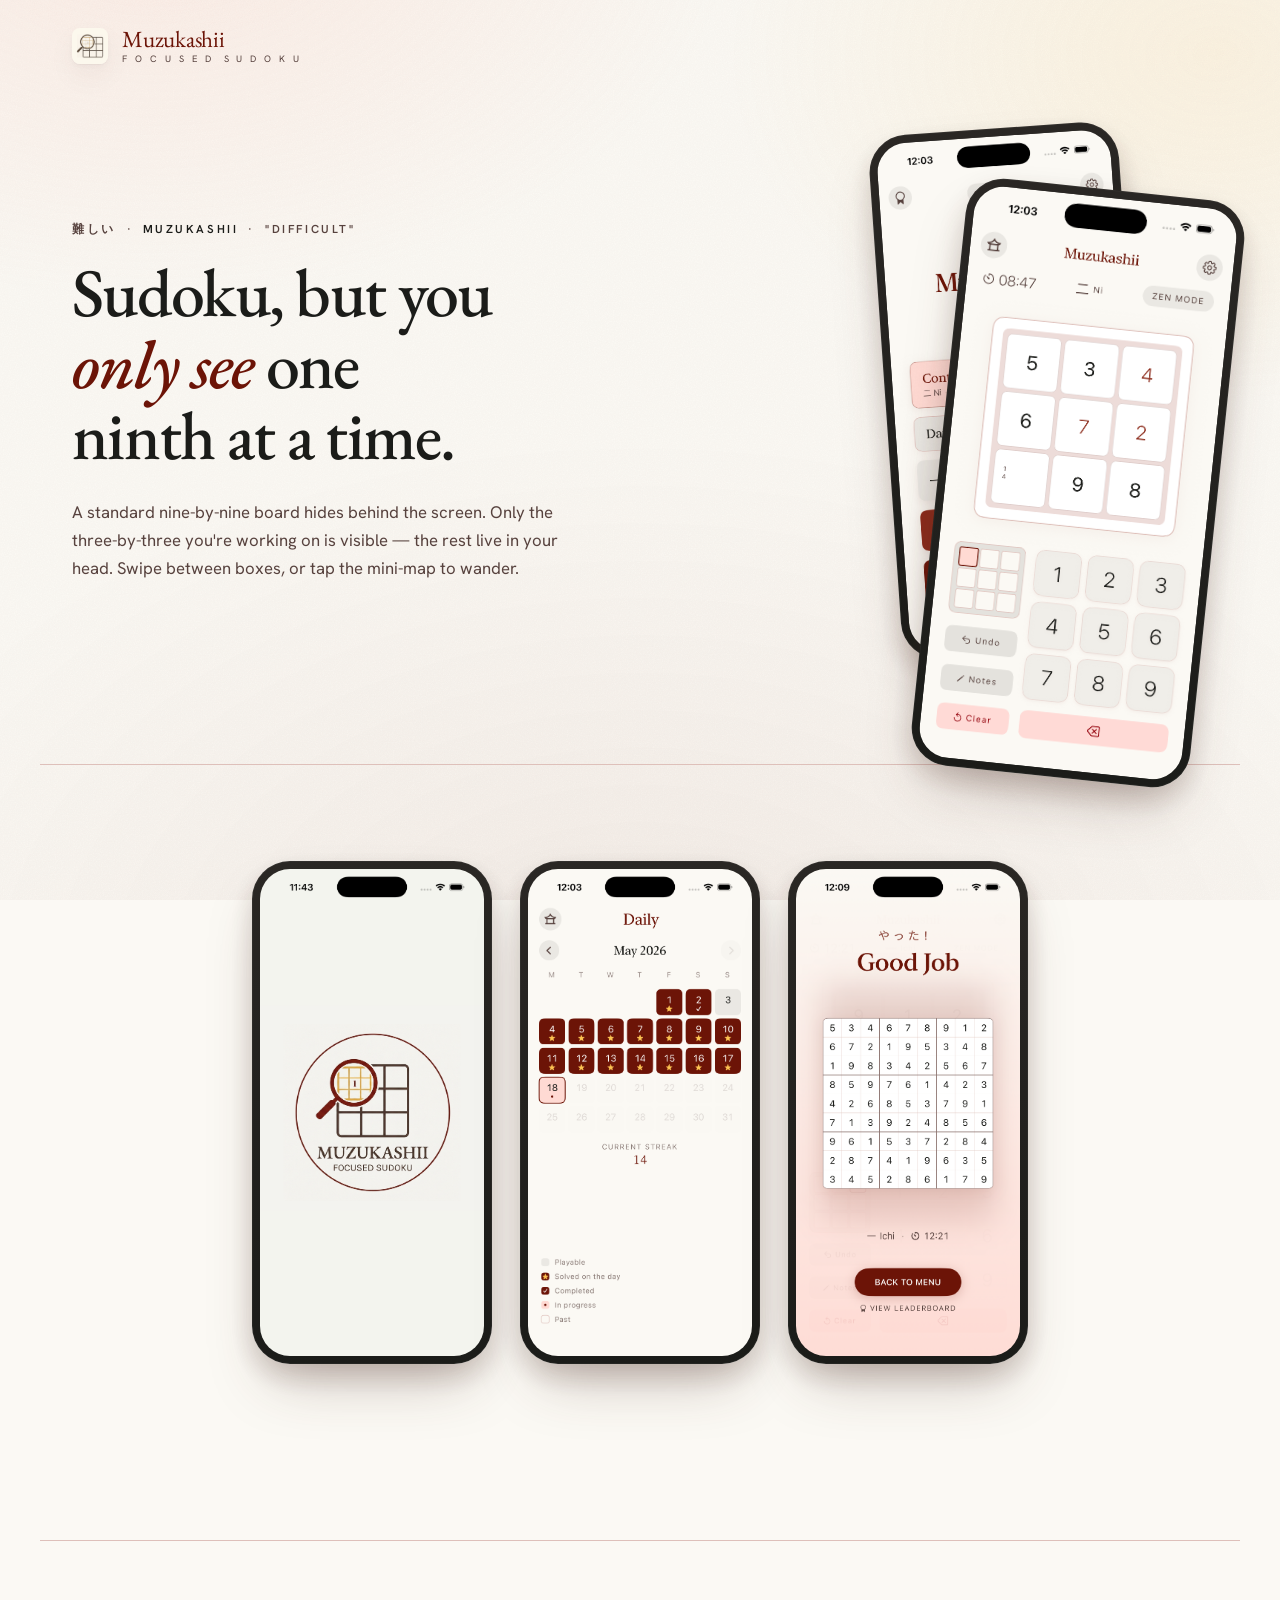
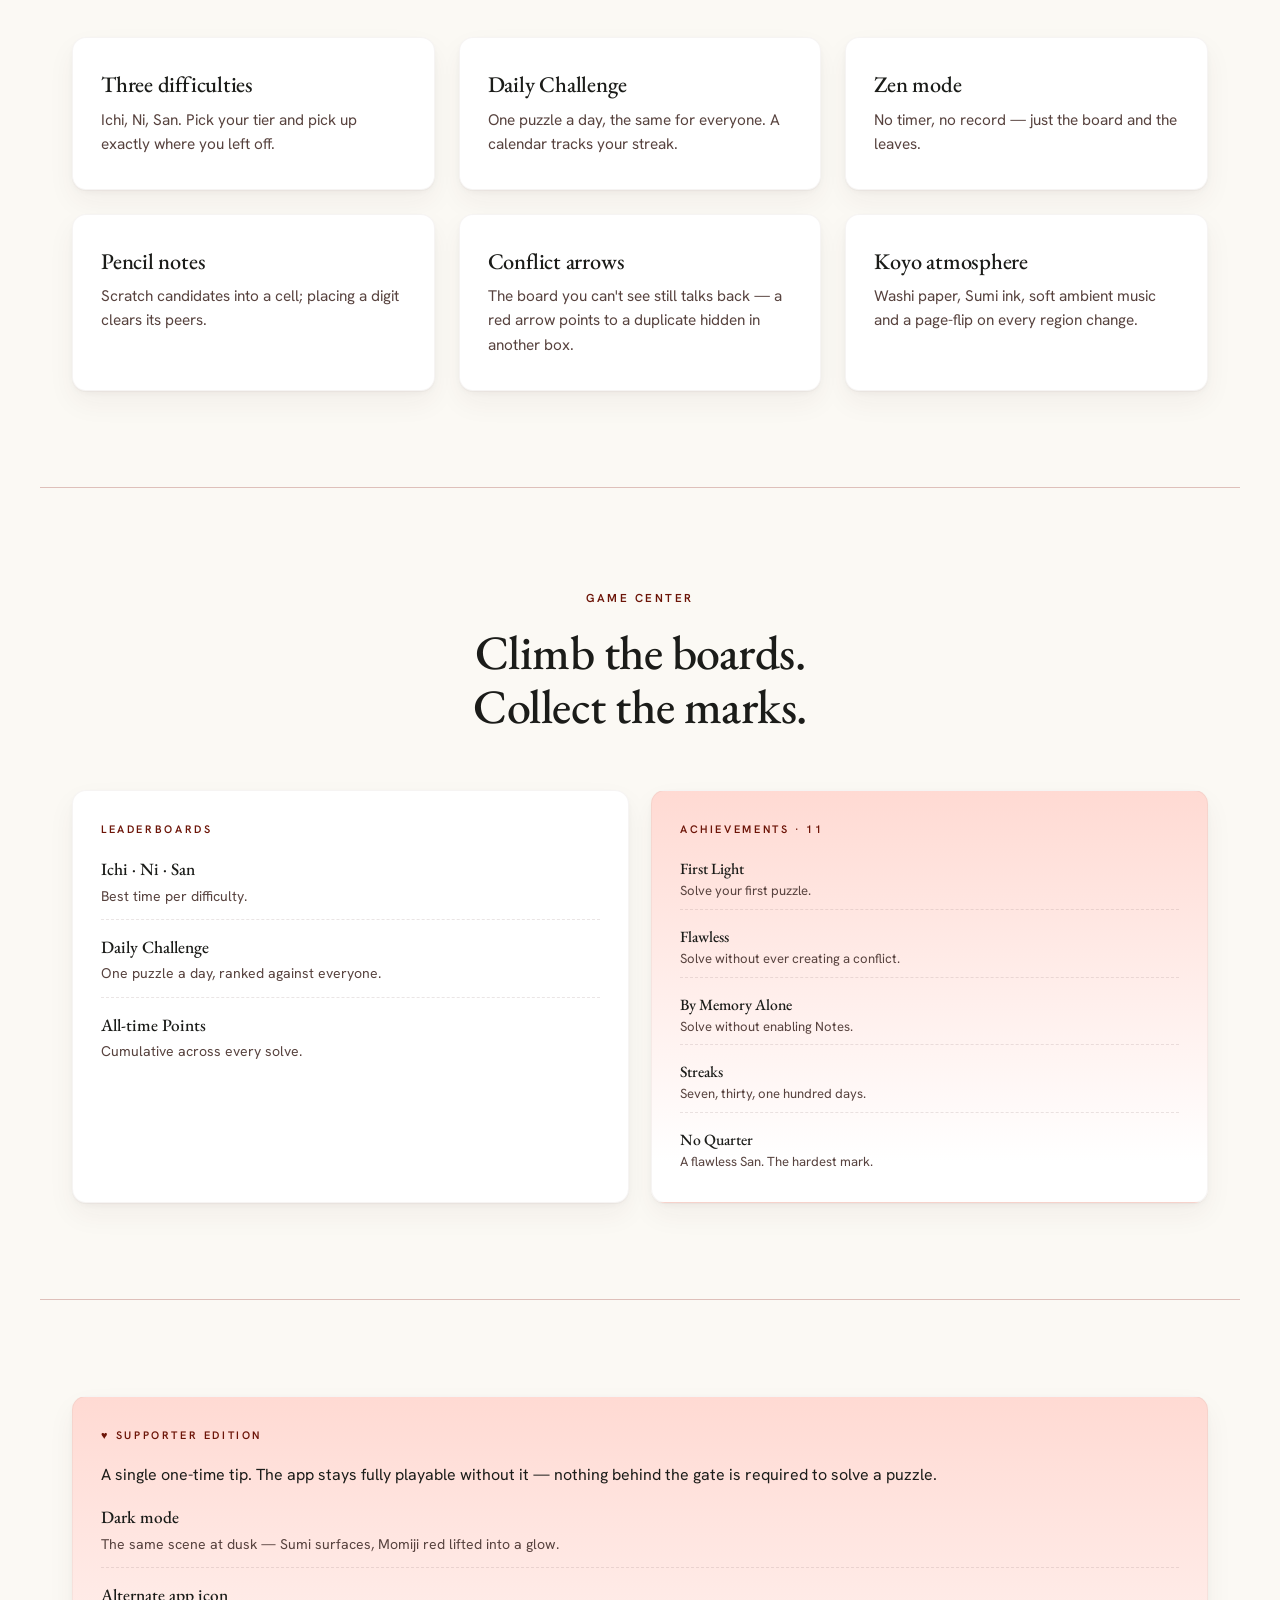
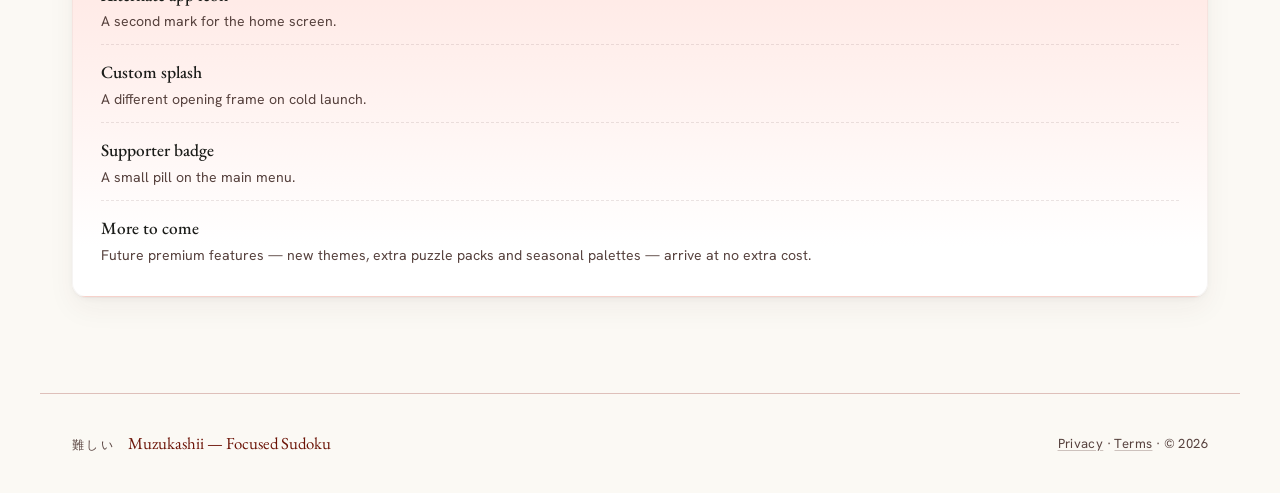
==== index.html @ ce1c4385 "Initial Muzukashii landing site Compact GitHub Pages landing for the Muzukashii iOS Sudoku app — her" ====
<!doctype html>
<html lang="en">
<head>
  <meta charset="utf-8" />
  <meta name="viewport" content="width=device-width, initial-scale=1, viewport-fit=cover" />
  <title>Muzukashii — Focused Sudoku</title>
  <meta name="description" content="A minimalist Sudoku where only one ninth of the board is visible at a time." />
  <meta name="theme-color" content="#6c1407" />
  <meta property="og:title" content="Muzukashii — Focused Sudoku" />
  <meta property="og:description" content="A minimalist Sudoku where only one ninth of the board is visible at a time." />
  <meta property="og:image" content="assets/screen-menu.png" />
  <meta property="og:type" content="website" />
  <meta name="twitter:card" content="summary_large_image" />
  <link rel="icon" type="image/png" href="assets/icon.png" />
  <link rel="apple-touch-icon" href="assets/icon.png" />
  <link rel="preconnect" href="https://fonts.googleapis.com" />
  <link rel="preconnect" href="https://fonts.gstatic.com" crossorigin />
  <link href="https://fonts.googleapis.com/css2?family=EB+Garamond:ital,wght@0,500;0,600;1,500&family=Hanken+Grotesk:wght@400;500;600;700&display=swap" rel="stylesheet" />
  <link rel="stylesheet" href="styles.css" />
</head>
<body>
  <div class="washi" aria-hidden="true"></div>

  <header class="site-nav" role="banner">
    <a class="brand" href="#top" aria-label="Muzukashii — home">
      <span class="brand-mark" aria-hidden="true">
        <img src="assets/icon.png" alt="" />
      </span>
      <span class="brand-text">
        <span class="brand-text__name">Muzukashii</span>
        <span class="brand-text__sub">F O C U S E D &nbsp;S U D O K U</span>
      </span>
    </a>
  </header>

  <main id="top">

    <section class="hero" aria-labelledby="hero-title">
      <div class="hero__copy">
        <p class="eyebrow">難しい &nbsp;·&nbsp; <span>Muzukashii</span> &nbsp;·&nbsp; "difficult"</p>
        <h1 id="hero-title" class="display">
          Sudoku, but you<br/>
          <em>only see</em> one<br/>
          ninth at a time.
        </h1>
        <p class="lede">
          A standard nine-by-nine board hides behind the screen. Only the
          three-by-three you're working on is visible — the rest live in
          your head. Swipe between boxes, or tap the mini-map to wander.
        </p>
      </div>

      <div class="hero__art" aria-hidden="true">
        <div class="phone phone--menu">
          <img src="assets/screen-menu.png" alt="" loading="eager" />
        </div>
        <div class="phone phone--game">
          <img src="assets/screen-game.png" alt="" loading="lazy" />
        </div>
      </div>
    </section>

    <section id="screens" class="screens" aria-labelledby="screens-title">
      <div class="screens__row screens__row--quad">
        <figure class="phone phone--lg">
          <img src="assets/screen-splash.png" alt="Splash screen" loading="lazy" />
        </figure>
        <figure class="phone phone--lg">
          <img src="assets/screen-calendar.png" alt="Daily Challenge calendar" loading="lazy" />
        </figure>
        <figure class="phone phone--lg">
          <img src="assets/screen-win.png" alt="Win screen" loading="lazy" />
        </figure>
      </div>
    </section>

    <section id="features" class="features" aria-labelledby="features-title">
      <ul class="feature-grid">
        <li class="feature">
          <h3>Three difficulties</h3>
          <p>Ichi, Ni, San. Pick your tier and pick up exactly where you left off.</p>
        </li>
        <li class="feature">
          <h3>Daily Challenge</h3>
          <p>One puzzle a day, the same for everyone. A calendar tracks your streak.</p>
        </li>
        <li class="feature">
          <h3>Zen mode</h3>
          <p>No timer, no record — just the board and the leaves.</p>
        </li>
        <li class="feature">
          <h3>Pencil notes</h3>
          <p>Scratch candidates into a cell; placing a digit clears its peers.</p>
        </li>
        <li class="feature">
          <h3>Conflict arrows</h3>
          <p>The board you can't see still talks back — a red arrow points to a duplicate hidden in another box.</p>
        </li>
        <li class="feature">
          <h3>Koyo atmosphere</h3>
          <p>Washi paper, Sumi ink, soft ambient music and a page-flip on every region change.</p>
        </li>
      </ul>
    </section>

    <section id="gamecenter" class="gc" aria-labelledby="gc-title">
      <header class="section-head section-head--center">
        <p class="eyebrow eyebrow--primary">Game Center</p>
        <h2 id="gc-title" class="h1">Climb the boards.<br/>Collect the marks.</h2>
      </header>

      <div class="gc__grid" style="grid-template-columns: 1fr 1fr;">
        <article class="gc-card">
          <p class="label">LEADERBOARDS</p>
          <ul class="gc-list">
            <li><b>Ichi · Ni · San</b><span>Best time per difficulty.</span></li>
            <li><b>Daily Challenge</b><span>One puzzle a day, ranked against everyone.</span></li>
            <li><b>All-time Points</b><span>Cumulative across every solve.</span></li>
          </ul>
        </article>

        <article class="gc-card gc-card--accent">
          <p class="label">ACHIEVEMENTS · 11</p>
          <ul class="gc-list gc-list--ach">
            <li><b>First Light</b><span>Solve your first puzzle.</span></li>
            <li><b>Flawless</b><span>Solve without ever creating a conflict.</span></li>
            <li><b>By Memory Alone</b><span>Solve without enabling Notes.</span></li>
            <li><b>Streaks</b><span>Seven, thirty, one hundred days.</span></li>
            <li><b>No Quarter</b><span>A flawless San. The hardest mark.</span></li>
          </ul>
        </article>
      </div>
    </section>

    <section id="supporter" class="gc" aria-labelledby="supporter-title">
      <div class="gc__grid">
        <article class="gc-card gc-card--accent" style="grid-column: 1 / -1;">
          <p class="label">♥ SUPPORTER EDITION</p>
          <p style="margin:0 0 16px;">A single one-time tip. The app stays fully playable without it — nothing behind the gate is required to solve a puzzle.</p>
          <ul class="gc-list">
            <li><b>Dark mode</b><span>The same scene at dusk — Sumi surfaces, Momiji red lifted into a glow.</span></li>
            <li><b>Alternate app icon</b><span>A second mark for the home screen.</span></li>
            <li><b>Custom splash</b><span>A different opening frame on cold launch.</span></li>
            <li><b>Supporter badge</b><span>A small pill on the main menu.</span></li>
            <li><b>More to come</b><span>Future premium features — new themes, extra puzzle packs and seasonal palettes — arrive at no extra cost.</span></li>
          </ul>
        </article>
      </div>
    </section>

  </main>

  <footer class="site-foot" role="contentinfo">
    <div class="site-foot__row">
      <p class="site-foot__brand">
        <span aria-hidden="true">難しい</span>
        Muzukashii — Focused Sudoku
      </p>
      <p class="site-foot__meta">
        <a href="privacy.html">Privacy</a> · <a href="terms.html">Terms</a> · © 2026
      </p>
    </div>
  </footer>
</body>
</html>
---- styles.css ----
/* ─────────────────────────────────────────────────────────────
   Muzukashii — Focused Sudoku · landing page styles
   Palette and type lifted from /Muzukashii/DESIGN.md (Koyo theme).
   ───────────────────────────────────────────────────────────── */

:root {
  --surface: #fbf9f4;
  --surface-dim: #dbdad5;
  --surface-bright: #fbf9f4;
  --surface-container-lowest: #ffffff;
  --surface-container-low: #f5f3ee;
  --surface-container: #f0eee9;
  --surface-container-high: #eae8e3;
  --surface-container-highest: #e4e2dd;

  --on-surface: #1b1c19;
  --on-surface-variant: #57423e;
  --inverse-surface: #30312e;
  --inverse-on-surface: #f2f1ec;

  --outline: #8a716d;
  --outline-variant: #dec0ba;

  --primary: #6c1407;          /* Momiji red */
  --on-primary: #ffffff;
  --primary-container: #8c2b1b;
  --on-primary-container: #ffa897;
  --primary-fixed: #ffdad3;
  --primary-fixed-dim: #ffb4a6;

  --secondary: #7c5800;        /* Ginkgo gold */
  --secondary-container: #fdc352;
  --on-secondary: #ffffff;

  --tertiary: #4b3027;
  --tertiary-container: #64463d;

  --error: #ba1a1a;
  --error-container: #ffdad6;

  /* derived */
  --shadow-wood:  0 1px 2px rgba(76,48,39,.06),
                  0 6px 18px rgba(76,48,39,.06),
                  0 24px 56px rgba(76,48,39,.05);
  --shadow-card:  0 1px 1px rgba(76,48,39,.04),
                  0 2px 6px rgba(76,48,39,.04),
                  0 12px 28px rgba(76,48,39,.05);

  --radius-xs: 4px;
  --radius-sm: 6px;
  --radius:    8px;
  --radius-lg: 14px;
  --radius-xl: 22px;

  --unit: 8px;
  --container: 1200px;
  --gutter: 24px;
  --margin: 32px;
  --section-gap: 96px;

  --font-display: 'EB Garamond', 'Iowan Old Style', 'Apple Garamond', Garamond, 'Times New Roman', serif;
  --font-sans:   'Hanken Grotesk', -apple-system, BlinkMacSystemFont, 'Helvetica Neue', Helvetica, Arial, sans-serif;
}

/* ── reset ───────────────────────────────────────────────── */
*, *::before, *::after { box-sizing: border-box; }
html, body { margin: 0; padding: 0; }
html { scroll-behavior: smooth; }
body {
  font-family: var(--font-sans);
  font-size: 16px;
  line-height: 1.6;
  color: var(--on-surface);
  background: var(--surface);
  -webkit-font-smoothing: antialiased;
  text-rendering: optimizeLegibility;
  overflow-x: hidden;
}
img { max-width: 100%; display: block; }
a { color: inherit; text-decoration: none; }
button { font: inherit; cursor: pointer; }
ul { margin: 0; padding: 0; list-style: none; }

/* Washi paper texture (subtle noise + warm gradient).
   Layered SVG noise via data-URI so the page is single-file. */
.washi {
  position: fixed;
  inset: 0;
  pointer-events: none;
  z-index: 0;
  background:
    radial-gradient(900px 600px at 12% -10%, rgba(255,180,166,0.18), transparent 65%),
    radial-gradient(700px 500px at 95% 6%, rgba(253,195,82,0.12), transparent 70%),
    radial-gradient(1200px 800px at 50% 110%, rgba(108,20,7,0.06), transparent 70%);
  mix-blend-mode: multiply;
}
.washi::after {
  content: "";
  position: absolute;
  inset: 0;
  background-image: url("data:image/svg+xml;utf8,<svg xmlns='http://www.w3.org/2000/svg' width='220' height='220'><filter id='n'><feTurbulence type='fractalNoise' baseFrequency='0.85' numOctaves='2' stitchTiles='stitch'/><feColorMatrix values='0 0 0 0 0.34 0 0 0 0 0.26 0 0 0 0 0.24 0 0 0 0.10 0'/></filter><rect width='100%' height='100%' filter='url(%23n)'/></svg>");
  opacity: .55;
  mix-blend-mode: multiply;
}

body > main,
body > header,
body > footer { position: relative; z-index: 1; }

/* ── typography ──────────────────────────────────────────── */
.display, .h1, h1, h2, h3 {
  font-family: var(--font-display);
  font-weight: 500;
  color: var(--on-surface);
  letter-spacing: -0.01em;
  margin: 0;
}
.display {
  font-size: clamp(2.5rem, 5.4vw, 4.25rem);
  line-height: 1.05;
  letter-spacing: -0.025em;
}
.h1 {
  font-size: clamp(2rem, 3.8vw, 3rem);
  line-height: 1.12;
}
h3 {
  font-size: 1.25rem;
  line-height: 1.3;
  margin: 0 0 .35em;
}
em {
  font-style: italic;
  color: var(--primary);
}
.lede {
  font-size: clamp(1.05rem, 1.25vw, 1.18rem);
  line-height: 1.65;
  color: var(--on-surface-variant);
  margin: 0;
  max-width: 56ch;
}
.aside {
  font-size: .96rem;
  color: var(--on-surface-variant);
  max-width: 50ch;
  line-height: 1.6;
  margin: 0;
}
.aside .own  { color: var(--primary-container); font-weight: 600; }
.aside .given{ color: var(--on-surface); font-weight: 600; }
.aside .conflict{ color: var(--error); font-weight: 600; }

.eyebrow {
  font-size: .72rem;
  text-transform: uppercase;
  letter-spacing: 0.22em;
  font-weight: 600;
  color: var(--on-surface-variant);
  margin: 0 0 1.2rem;
  display: inline-flex;
  align-items: center;
  gap: .35em;
}
.eyebrow span { color: var(--on-surface); }
.eyebrow--primary { color: var(--primary); }

.label {
  font-size: .68rem;
  text-transform: uppercase;
  letter-spacing: 0.24em;
  font-weight: 600;
  color: var(--on-surface-variant);
  margin: 0 0 .6em;
}

/* ── nav ─────────────────────────────────────────────────── */
.site-nav {
  max-width: var(--container);
  margin: 0 auto;
  padding: 28px var(--margin) 0;
  display: flex;
  align-items: center;
  justify-content: space-between;
  gap: 24px;
}
.brand {
  display: inline-flex;
  align-items: center;
  gap: 14px;
}
.brand-mark {
  width: 36px;
  height: 36px;
  border-radius: 8px;
  overflow: hidden;
  display: grid;
  place-items: center;
  box-shadow: var(--shadow-card);
}
.brand-mark img {
  width: 100%;
  height: 100%;
  object-fit: cover;
  display: block;
}
.brand-mark__grid {
  display: grid;
  grid-template: repeat(3, 1fr) / repeat(3, 1fr);
  gap: 2px;
  width: 20px;
  height: 20px;
}
.brand-mark__grid i {
  display: block;
  background: transparent;
  border-radius: 1px;
}
.brand-mark__grid i.filled { background: var(--primary); }
.brand-text { display: inline-flex; flex-direction: column; line-height: 1; }
.brand-text__name {
  font-family: var(--font-display);
  font-size: 1.45rem;
  color: var(--primary);
  letter-spacing: -0.01em;
}
.brand-text__sub {
  font-size: .58rem;
  letter-spacing: 0.32em;
  color: var(--on-surface-variant);
  margin-top: 4px;
}

.site-nav__links {
  display: flex;
  align-items: center;
  gap: 28px;
}
.site-nav__links a {
  font-size: .92rem;
  color: var(--on-surface-variant);
  transition: color .2s ease;
}
.site-nav__links a:hover { color: var(--primary); }
.site-nav__links .nav-cta {
  padding: 9px 16px;
  border-radius: 999px;
  background: var(--on-surface);
  color: var(--surface);
  font-weight: 500;
  font-size: .88rem;
}
.site-nav__links .nav-cta:hover {
  background: var(--primary);
  color: var(--on-primary);
}

/* ── shared section frame ────────────────────────────────── */
main > section {
  max-width: var(--container);
  margin: 0 auto;
  padding: var(--section-gap) var(--margin);
  position: relative;
}
.section-head { max-width: 720px; margin-bottom: 56px; }
.section-head--center {
  margin-left: auto;
  margin-right: auto;
  text-align: center;
}
.section-head--center .eyebrow { justify-content: center; }

/* ── buttons ─────────────────────────────────────────────── */
.btn {
  display: inline-flex;
  align-items: center;
  gap: 10px;
  padding: 12px 20px;
  border-radius: 999px;
  font-weight: 500;
  font-size: .95rem;
  border: 1px solid transparent;
  transition: transform .2s ease, background .2s ease, color .2s ease, border-color .2s ease;
  white-space: nowrap;
}
.btn--lg { padding: 16px 26px; font-size: 1rem; }
.btn--primary {
  background: var(--primary);
  color: var(--on-primary);
  box-shadow: var(--shadow-card);
}
.btn--primary:hover { background: var(--primary-container); transform: translateY(-1px); }
.btn--ghost {
  background: transparent;
  color: var(--on-surface);
  border-color: var(--outline);
}
.btn--ghost:hover {
  background: var(--surface-container);
  border-color: var(--on-surface-variant);
}
.btn[aria-disabled="true"] { opacity: .92; cursor: default; }
.btn[aria-disabled="true"]:hover { transform: none; }

/* ── hero ────────────────────────────────────────────────── */
.hero {
  padding-top: 64px !important;
  padding-bottom: var(--section-gap) !important;
  display: grid;
  grid-template-columns: minmax(0, 1.05fr) minmax(0, 1fr);
  gap: 72px;
  align-items: center;
}
.hero__copy { max-width: 580px; }
.hero h1 { margin-bottom: 28px; }
.hero h1 em { color: var(--primary); font-style: italic; }
.hero__cta {
  display: flex;
  flex-wrap: wrap;
  gap: 14px;
  margin: 36px 0 28px;
}
.hero__meta {
  display: flex;
  flex-wrap: wrap;
  gap: 12px 22px;
  color: var(--on-surface-variant);
  font-size: .82rem;
  letter-spacing: .04em;
}
.hero__meta li {
  position: relative;
  padding-left: 14px;
}
.hero__meta li::before {
  content: "";
  position: absolute;
  left: 0; top: .55em;
  width: 6px; height: 6px;
  background: var(--secondary-container);
  border-radius: 50%;
}

.hero__art {
  position: relative;
  min-height: 540px;
}
.leaf {
  position: absolute;
  width: 320px;
  opacity: .14;
  color: var(--primary);
  filter: blur(.4px);
  pointer-events: none;
}
.leaf--1 { top: -20px; right: -40px; transform: rotate(28deg); }
.leaf--2 {
  bottom: -40px;
  left: -20px;
  width: 220px;
  color: var(--secondary-container);
  opacity: .35;
  transform: rotate(-18deg);
}

/* ── phone frame ─────────────────────────────────────────── */
.phone {
  background: linear-gradient(180deg, #2a2724 0%, #1b1c19 100%);
  border-radius: 38px;
  padding: 8px;
  box-shadow:
    inset 0 0 0 1px rgba(255,255,255,.04),
    0 30px 60px -20px rgba(76,48,39,.35),
    0 12px 24px rgba(76,48,39,.18);
  position: relative;
  overflow: hidden;
}
.phone img {
  display: block;
  width: 100%;
  border-radius: 30px;
}
.phone--menu {
  position: absolute;
  width: 250px;
  right: 14%;
  top: 0;
  transform: rotate(-4deg);
  z-index: 1;
}
.phone--game {
  position: absolute;
  width: 280px;
  right: -2%;
  top: 60px;
  transform: rotate(6deg);
  z-index: 2;
}

.phone--lg {
  width: 320px;
  flex: 0 0 320px;
  margin: 0;
}
.phone--lg figcaption {
  position: absolute;
  bottom: -42px;
  left: 0; right: 0;
  text-align: center;
  font-size: .85rem;
  color: var(--on-surface-variant);
  background: none;
  padding: 0;
  border-radius: 0;
}

/* ── concept (the interactive demo) ──────────────────────── */
.concept {
  border-top: 1px solid var(--outline-variant);
}
.concept__intro {
  max-width: 720px;
  margin-bottom: 56px;
}
.concept__intro h2 { margin: 0 0 24px; }
.concept__intro .aside { margin-top: 24px; }

.concept__demo {
  display: grid;
  grid-template-columns: minmax(0, 1.4fr) minmax(0, 1fr);
  gap: 56px;
  align-items: center;
  background: var(--surface-container-low);
  border-radius: var(--radius-xl);
  padding: 56px;
  box-shadow: var(--shadow-card);
  position: relative;
  overflow: hidden;
}
.concept__demo::before {
  content: "";
  position: absolute;
  inset: 0;
  background-image: url("data:image/svg+xml;utf8,<svg xmlns='http://www.w3.org/2000/svg' width='160' height='160'><filter id='n'><feTurbulence type='fractalNoise' baseFrequency='0.9' numOctaves='2'/><feColorMatrix values='0 0 0 0 0.34 0 0 0 0 0.26 0 0 0 0 0.24 0 0 0 0.06 0'/></filter><rect width='100%' height='100%' filter='url(%23n)'/></svg>");
  opacity: .6;
  pointer-events: none;
  mix-blend-mode: multiply;
}
.concept__demo > * { position: relative; z-index: 1; }

/* demo: 9×9 board with focused box */
.demo-board {
  display: grid;
  grid-template-columns: repeat(9, 1fr);
  grid-template-rows: repeat(9, 1fr);
  aspect-ratio: 1 / 1;
  width: 100%;
  background: var(--surface-container-lowest);
  border-radius: var(--radius-lg);
  padding: 10px;
  gap: 0;
  box-shadow: inset 0 0 0 1px var(--outline-variant);
  font-family: var(--font-sans);
  position: relative;
}
.demo-board .cell {
  display: grid;
  place-items: center;
  font-weight: 500;
  font-size: clamp(.9rem, 2vw, 1.4rem);
  color: var(--on-surface);
  border-right: 1px solid rgba(138,113,109,.18);
  border-bottom: 1px solid rgba(138,113,109,.18);
  background: transparent;
  transition: background .35s ease, color .35s ease, opacity .35s ease;
  position: relative;
}
/* heavier 3×3 outlines */
.demo-board .cell[data-col="2"],
.demo-board .cell[data-col="5"] { border-right-color: rgba(138,113,109,.55); border-right-width: 1.5px; }
.demo-board .cell[data-row="2"],
.demo-board .cell[data-row="5"] { border-bottom-color: rgba(138,113,109,.55); border-bottom-width: 1.5px; }
.demo-board .cell[data-col="8"] { border-right: none; }
.demo-board .cell[data-row="8"] { border-bottom: none; }

/* Non-focused cells: fully invisible — only the active 1/9 is rendered,
   mirroring the app's actual game view. We also strip cell-level borders
   so the empty area stays clean. */
.demo-board .cell.dim {
  color: transparent;
  background: transparent;
  border-color: transparent;
}
.demo-board .cell.dim .arrow { display: none; }

.demo-board .cell.active {
  background: var(--primary-fixed);
}
/* Outline the active 3×3 on the top and left edges (right/bottom inherit
   the heavier 3×3 separators from the rules above). */
.demo-board .cell.active[data-row="0"],
.demo-board .cell.active[data-row="3"],
.demo-board .cell.active[data-row="6"] {
  border-top: 1.5px solid rgba(138,113,109,.55);
}
.demo-board .cell.active[data-col="0"],
.demo-board .cell.active[data-col="3"],
.demo-board .cell.active[data-col="6"] {
  border-left: 1.5px solid rgba(138,113,109,.55);
}
.demo-board .cell.active.given { color: var(--on-surface); }
.demo-board .cell.active.own { color: var(--primary-container); font-weight: 600; }
/* Conflict overrides player colour — error red, matching the app. */
.demo-board .cell.active.conflict {
  color: var(--error);
  font-weight: 700;
}
.demo-board .cell.selected {
  background: var(--primary-fixed-dim);
  outline: 2px solid var(--primary);
  outline-offset: -2px;
  z-index: 2;
}
.demo-board .cell .arrow {
  position: absolute;
  font-size: 1rem;
  color: var(--error);
  font-weight: 700;
  line-height: 1;
  pointer-events: none;
}
.demo-board .cell .arrow.up    { top: 3px;    left: 50%; transform: translateX(-50%); }
.demo-board .cell .arrow.down  { bottom: 3px; left: 50%; transform: translateX(-50%); }
.demo-board .cell .arrow.left  { left: 4px;   top: 50%;  transform: translateY(-50%); }
.demo-board .cell .arrow.right { right: 4px;  top: 50%;  transform: translateY(-50%); }

.demo-side {
  display: flex;
  flex-direction: column;
  gap: 28px;
}
.demo-mini {
  display: grid;
  grid-template-columns: repeat(3, 1fr);
  grid-template-rows: repeat(3, 1fr);
  width: 160px;
  height: 160px;
  background: var(--surface-container-lowest);
  border-radius: var(--radius);
  padding: 6px;
  gap: 4px;
  box-shadow: inset 0 0 0 1px var(--outline-variant);
}
.demo-mini button {
  border: 1px solid var(--outline-variant);
  background: transparent;
  border-radius: var(--radius-xs);
  padding: 0;
  transition: background .2s ease, border-color .2s ease, transform .15s ease;
}
.demo-mini button:hover {
  background: var(--surface-container);
  border-color: var(--on-surface-variant);
}
.demo-mini button[aria-current="true"] {
  background: var(--primary-fixed);
  border-color: var(--primary);
  box-shadow: inset 0 0 0 1.5px var(--primary);
}
.demo-mini button:focus-visible {
  outline: 2px solid var(--primary);
  outline-offset: 2px;
}

.demo-hint p { margin: 0; }
.demo-hint p:first-child {
  font-size: .72rem;
  text-transform: uppercase;
  letter-spacing: .22em;
  color: var(--on-surface-variant);
}
.demo-coord {
  font-family: var(--font-display);
  font-size: 1.4rem;
  color: var(--primary);
  margin-top: 6px !important;
}

.demo-keys {
  display: flex;
  align-items: center;
  flex-wrap: wrap;
  gap: 6px;
  font-size: .8rem;
  color: var(--on-surface-variant);
}
.demo-keys .key {
  display: inline-grid;
  place-items: center;
  width: 28px; height: 28px;
  background: var(--surface-container-lowest);
  border: 1px solid var(--outline-variant);
  border-bottom-width: 2px;
  border-radius: var(--radius-xs);
  font-family: var(--font-sans);
  font-size: .9rem;
}
.demo-keys .key-label { margin-left: 8px; }

/* ── features grid ───────────────────────────────────────── */
.features { border-top: 1px solid var(--outline-variant); }
.feature-grid {
  display: grid;
  grid-template-columns: repeat(3, 1fr);
  gap: 24px;
}
.feature {
  padding: 32px 28px;
  background: var(--surface-container-lowest);
  border-radius: var(--radius-lg);
  box-shadow: var(--shadow-card);
  border: 1px solid rgba(138,113,109,.08);
  transition: transform .25s ease, box-shadow .25s ease;
}
.feature:hover {
  transform: translateY(-3px);
  box-shadow: var(--shadow-wood);
}
.feature__icon {
  display: inline-grid;
  place-items: center;
  width: 48px; height: 48px;
  border-radius: 12px;
  background: var(--primary-fixed);
  color: var(--primary);
  margin-bottom: 22px;
}
.feature__icon--big {
  font-family: var(--font-display);
  font-size: 2rem;
  font-weight: 500;
  line-height: 1;
}
.feature__kanji {
  display: inline-block;
  font-family: var(--font-display);
  font-size: 2.4rem;
  letter-spacing: .12em;
  color: var(--primary);
  margin-bottom: 14px;
  line-height: 1;
}
.feature h3 {
  font-family: var(--font-display);
  font-size: 1.4rem;
  font-weight: 500;
  margin: 0 0 8px;
  color: var(--on-surface);
}
.feature p {
  margin: 0;
  font-size: .96rem;
  line-height: 1.6;
  color: var(--on-surface-variant);
}

/* ── screens ─────────────────────────────────────────────── */
.screens { border-top: 1px solid var(--outline-variant); }
.section-head__lede { max-width: 60ch; margin: 18px auto 0; }
.section-head--center .section-head__lede { text-align: center; }
.screens__row {
  display: flex;
  gap: 56px;
  justify-content: center;
  flex-wrap: wrap;
  padding-bottom: 60px;
}
.screens__row--quad {
  gap: 36px 28px;
  padding-bottom: 80px;
}
.screens__row--quad .phone--lg {
  width: 240px;
  flex: 0 0 240px;
}
.screens__row--quad .phone--lg figcaption {
  bottom: -50px;
  font-size: .82rem;
  line-height: 1.4;
}
.phone--lg { position: relative; }

/* ── game center section ─────────────────────────────────── */
.gc { border-top: 1px solid var(--outline-variant); }
.gc__grid {
  display: grid;
  grid-template-columns: repeat(3, 1fr);
  gap: 22px;
}
.gc-card {
  padding: 30px 28px;
  background: var(--surface-container-lowest);
  border-radius: var(--radius-lg);
  box-shadow: var(--shadow-card);
  border: 1px solid rgba(138,113,109,.08);
}
.gc-card .label { color: var(--primary); margin-bottom: 18px; }
.gc-card--accent {
  background: linear-gradient(180deg, var(--primary-fixed) 0%, var(--surface-container-lowest) 90%);
}
.gc-card--play {
  grid-column: span 3;
  background: var(--on-surface);
  color: var(--inverse-on-surface);
  border-color: var(--on-surface);
  display: flex;
  flex-direction: column;
  gap: 8px;
}
.gc-card--play .label { color: var(--primary-fixed-dim); }
.gc-card--play p { margin: 0; font-size: 1.02rem; line-height: 1.55; color: var(--inverse-on-surface); }
.gc-card--play b { color: var(--primary-fixed); }
.gc-list {
  display: flex;
  flex-direction: column;
  gap: 14px;
}
.gc-list li {
  display: flex;
  flex-direction: column;
  gap: 2px;
  padding-bottom: 12px;
  border-bottom: 1px dashed rgba(138,113,109,.18);
}
.gc-list li:last-child { border-bottom: none; padding-bottom: 0; }
.gc-list b {
  font-family: var(--font-display);
  font-weight: 500;
  font-size: 1.08rem;
  color: var(--on-surface);
}
.gc-list span {
  font-size: .88rem;
  color: var(--on-surface-variant);
  line-height: 1.5;
}
.gc-list--ach li { padding-bottom: 8px; gap: 0; }
.gc-list--ach b { font-size: .98rem; }
.gc-list--ach span { font-size: .82rem; }

/* ── supporter section ───────────────────────────────────── */
.supporter {
  border-top: 1px solid var(--outline-variant);
  display: grid;
  grid-template-columns: minmax(0, 1.15fr) minmax(0, 1fr);
  gap: 72px;
  align-items: center;
}
.supporter__copy { max-width: 580px; }
.supporter__copy h2 { margin-bottom: 22px; }
.supporter__copy .lede { margin-bottom: 26px; }
.supporter__copy .aside { margin-top: 24px; }
.perks {
  display: flex;
  flex-direction: column;
  gap: 16px;
  margin: 0 0 8px;
}
.perks li {
  display: flex;
  flex-direction: column;
  gap: 2px;
  padding: 14px 18px;
  background: var(--surface-container-low);
  border-radius: var(--radius);
  border-left: 3px solid var(--primary);
}
.perks b {
  font-family: var(--font-display);
  font-size: 1.1rem;
  font-weight: 500;
  color: var(--on-surface);
}
.perks span {
  font-size: .92rem;
  color: var(--on-surface-variant);
  line-height: 1.5;
}
.supporter__win {
  display: flex;
  flex-direction: column;
  align-items: center;
  gap: 22px;
}
.supporter__win .phone--lg {
  width: 280px;
  flex: 0 0 280px;
}
.supporter__caption {
  margin: 0;
  font-size: .9rem;
  line-height: 1.55;
  color: var(--on-surface-variant);
  max-width: 320px;
  text-align: center;
}
.supporter__caption b { color: var(--primary); font-weight: 600; }

code {
  font-family: ui-monospace, SFMono-Regular, Menlo, Consolas, monospace;
  font-size: .88em;
  background: var(--surface-container);
  padding: 1px 6px;
  border-radius: 4px;
}

/* ── legal pages (privacy / terms) ───────────────────────── */
.legal {
  max-width: 880px;
  margin: 0 auto;
  padding: 56px var(--margin) var(--section-gap);
}
.legal__doc {
  background: var(--surface-container-lowest);
  border: 1px solid rgba(138,113,109,.10);
  border-radius: var(--radius-lg);
  box-shadow: var(--shadow-card);
  padding: 56px clamp(28px, 5vw, 64px);
}
.legal__doc h1 {
  margin: 8px 0 14px;
  font-size: clamp(2.2rem, 4vw, 3rem);
}
.legal__doc h2 {
  font-family: var(--font-display);
  font-weight: 500;
  font-size: 1.45rem;
  letter-spacing: -0.005em;
  color: var(--primary);
  margin: 44px 0 10px;
}
.legal__doc h2:first-of-type { margin-top: 36px; }
.legal__doc p {
  margin: 0 0 1em;
  color: var(--on-surface);
  line-height: 1.7;
  font-size: 1.02rem;
}
.legal__doc .lede {
  color: var(--on-surface);
  margin-bottom: 28px;
  max-width: none;
}
.legal__doc strong { font-weight: 600; color: var(--on-surface); }
.legal__doc em { color: inherit; font-style: italic; }
.legal__doc a {
  color: var(--primary);
  text-decoration: underline;
  text-decoration-color: rgba(108,20,7,.35);
  text-underline-offset: 3px;
}
.legal__doc a:hover { text-decoration-color: var(--primary); }
.legal__doc ul {
  margin: 0 0 1.2em;
  padding-left: 1.2em;
  list-style: disc;
  color: var(--on-surface);
}
.legal__doc ul li {
  margin: 0 0 .55em;
  line-height: 1.65;
  font-size: 1rem;
}
.legal__doc ul li::marker { color: var(--primary); }
.legal__meta {
  font-size: .82rem;
  letter-spacing: .04em;
  text-transform: uppercase;
  color: var(--on-surface-variant);
  margin: 0 0 32px !important;
}
.legal__back {
  margin: 48px 0 0 !important;
  padding-top: 24px;
  border-top: 1px solid var(--outline-variant);
  font-size: .92rem;
}
.site-foot__meta a {
  color: var(--on-surface-variant);
  text-decoration: underline;
  text-decoration-color: rgba(138,113,109,.4);
  text-underline-offset: 2px;
}
.site-foot__meta a:hover { color: var(--primary); }
@media (max-width: 720px) {
  .legal__doc { padding: 36px 22px; }
  .legal__doc h2 { font-size: 1.25rem; margin-top: 36px; }
}

/* ── philosophy ──────────────────────────────────────────── */
.philosophy {
  border-top: 1px solid var(--outline-variant);
  display: grid;
  grid-template-columns: minmax(0, 1.3fr) minmax(0, 1fr);
  gap: 72px;
  align-items: start;
}
.philosophy__copy { max-width: 620px; }
.philosophy__copy h2 { margin-bottom: 24px; }
.philosophy__copy .lede + .lede { margin-top: 18px; }

.palette {
  background: var(--surface-container-lowest);
  border-radius: var(--radius-lg);
  padding: 26px;
  box-shadow: var(--shadow-card);
  border: 1px solid rgba(138,113,109,.08);
}
.palette__row {
  display: grid;
  grid-template-columns: repeat(2, 1fr);
  gap: 10px;
}
.swatch {
  display: flex;
  flex-direction: column;
  justify-content: space-between;
  aspect-ratio: 5 / 3;
  padding: 14px;
  border-radius: var(--radius);
  color: #fff;
  background: var(--c);
  font-size: .82rem;
}
.swatch b {
  font-family: var(--font-display);
  font-size: 1.05rem;
  font-weight: 500;
  display: block;
  line-height: 1.1;
}
.swatch i {
  font-style: normal;
  font-family: var(--font-sans);
  font-size: .68rem;
  letter-spacing: .1em;
  opacity: .8;
}

/* ── cta ─────────────────────────────────────────────────── */
.cta {
  text-align: center;
  border-top: 1px solid var(--outline-variant);
}
.cta .display {
  font-family: var(--font-display);
  color: var(--primary);
  margin-bottom: 24px;
  line-height: 1.1;
}
.cta .lede { margin: 0 auto 32px; }
.cta__row {
  display: inline-flex;
  flex-wrap: wrap;
  justify-content: center;
  gap: 14px;
}

/* ── footer ──────────────────────────────────────────────── */
.site-foot {
  border-top: 1px solid var(--outline-variant);
  padding: 36px var(--margin);
  max-width: var(--container);
  margin: 0 auto;
}
.site-foot__row {
  display: flex;
  justify-content: space-between;
  flex-wrap: wrap;
  gap: 18px;
  align-items: center;
}
.site-foot__brand {
  margin: 0;
  font-family: var(--font-display);
  color: var(--primary);
  font-size: 1.05rem;
}
.site-foot__brand span {
  font-size: .75rem;
  letter-spacing: .2em;
  color: var(--on-surface-variant);
  margin-right: 10px;
}
.site-foot__meta {
  margin: 0;
  font-size: .82rem;
  color: var(--on-surface-variant);
  letter-spacing: .03em;
}

/* ── responsive ──────────────────────────────────────────── */
@media (max-width: 1024px) {
  :root { --section-gap: 80px; }
  .hero { grid-template-columns: 1fr; gap: 40px; }
  .hero__art { min-height: 460px; }
  .phone--menu { width: 220px; right: 28%; }
  .phone--game { width: 250px; right: 6%; }
  .concept__demo { grid-template-columns: 1fr; padding: 36px; }
  .demo-side { flex-direction: row; flex-wrap: wrap; align-items: center; gap: 24px 32px; }
  .feature-grid { grid-template-columns: repeat(2, 1fr); }
  .philosophy { grid-template-columns: 1fr; gap: 40px; }
  .gc__grid { grid-template-columns: repeat(2, 1fr); }
  .gc-card--play { grid-column: span 2; }
  .supporter { grid-template-columns: 1fr; gap: 48px; }
  .supporter__win { order: -1; }
}
@media (max-width: 720px) {
  :root { --margin: 22px; --section-gap: 64px; }
  .site-nav { padding-top: 18px; flex-wrap: wrap; }
  .site-nav__links { gap: 18px; flex-wrap: wrap; }
  .site-nav__links a:not(.nav-cta):not([href="#download"]) { display: none; }
  .hero__art { min-height: 420px; }
  .phone--menu { width: 180px; right: 36%; top: 10px; }
  .phone--game { width: 210px; right: 2%; top: 70px; }
  .feature-grid { grid-template-columns: 1fr; }
  .screens__row { flex-direction: column; align-items: center; gap: 80px; }
  .screens__row--quad .phone--lg { width: 240px; flex-basis: 240px; }
  .phone--lg { width: 260px; flex-basis: 260px; }
  .demo-mini { width: 130px; height: 130px; }
  .palette__row { grid-template-columns: 1fr 1fr; }
  .cta .display { font-size: clamp(2.2rem, 9vw, 3rem); }
  .gc__grid { grid-template-columns: 1fr; }
  .gc-card--play { grid-column: span 1; }
}
@media (max-width: 420px) {
  .brand-text__sub { display: none; }
  .phone--menu { width: 150px; right: 38%; }
  .phone--game { width: 175px; right: 0%; }
}

/* Respect users that prefer reduced motion */
@media (prefers-reduced-motion: reduce) {
  *, *::before, *::after {
    animation-duration: .001ms !important;
    transition-duration: .001ms !important;
    scroll-behavior: auto !important;
  }
}
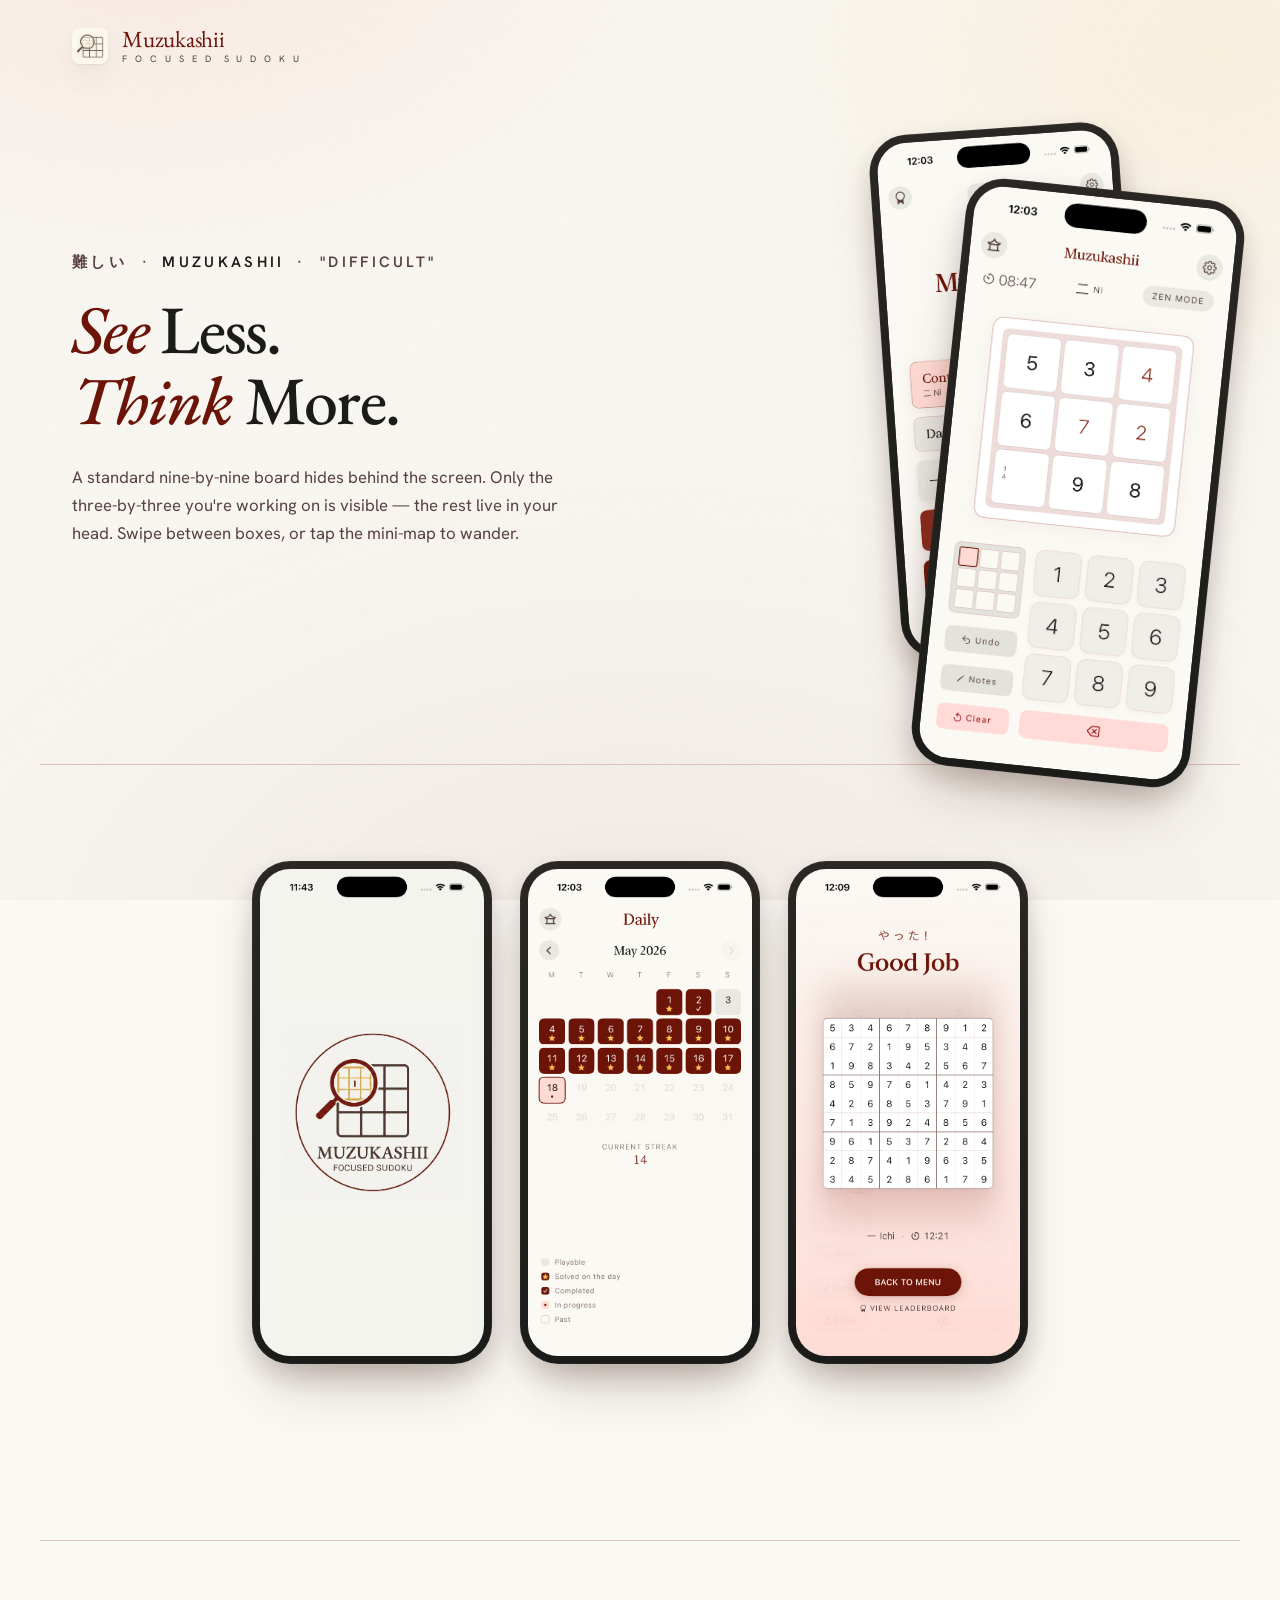
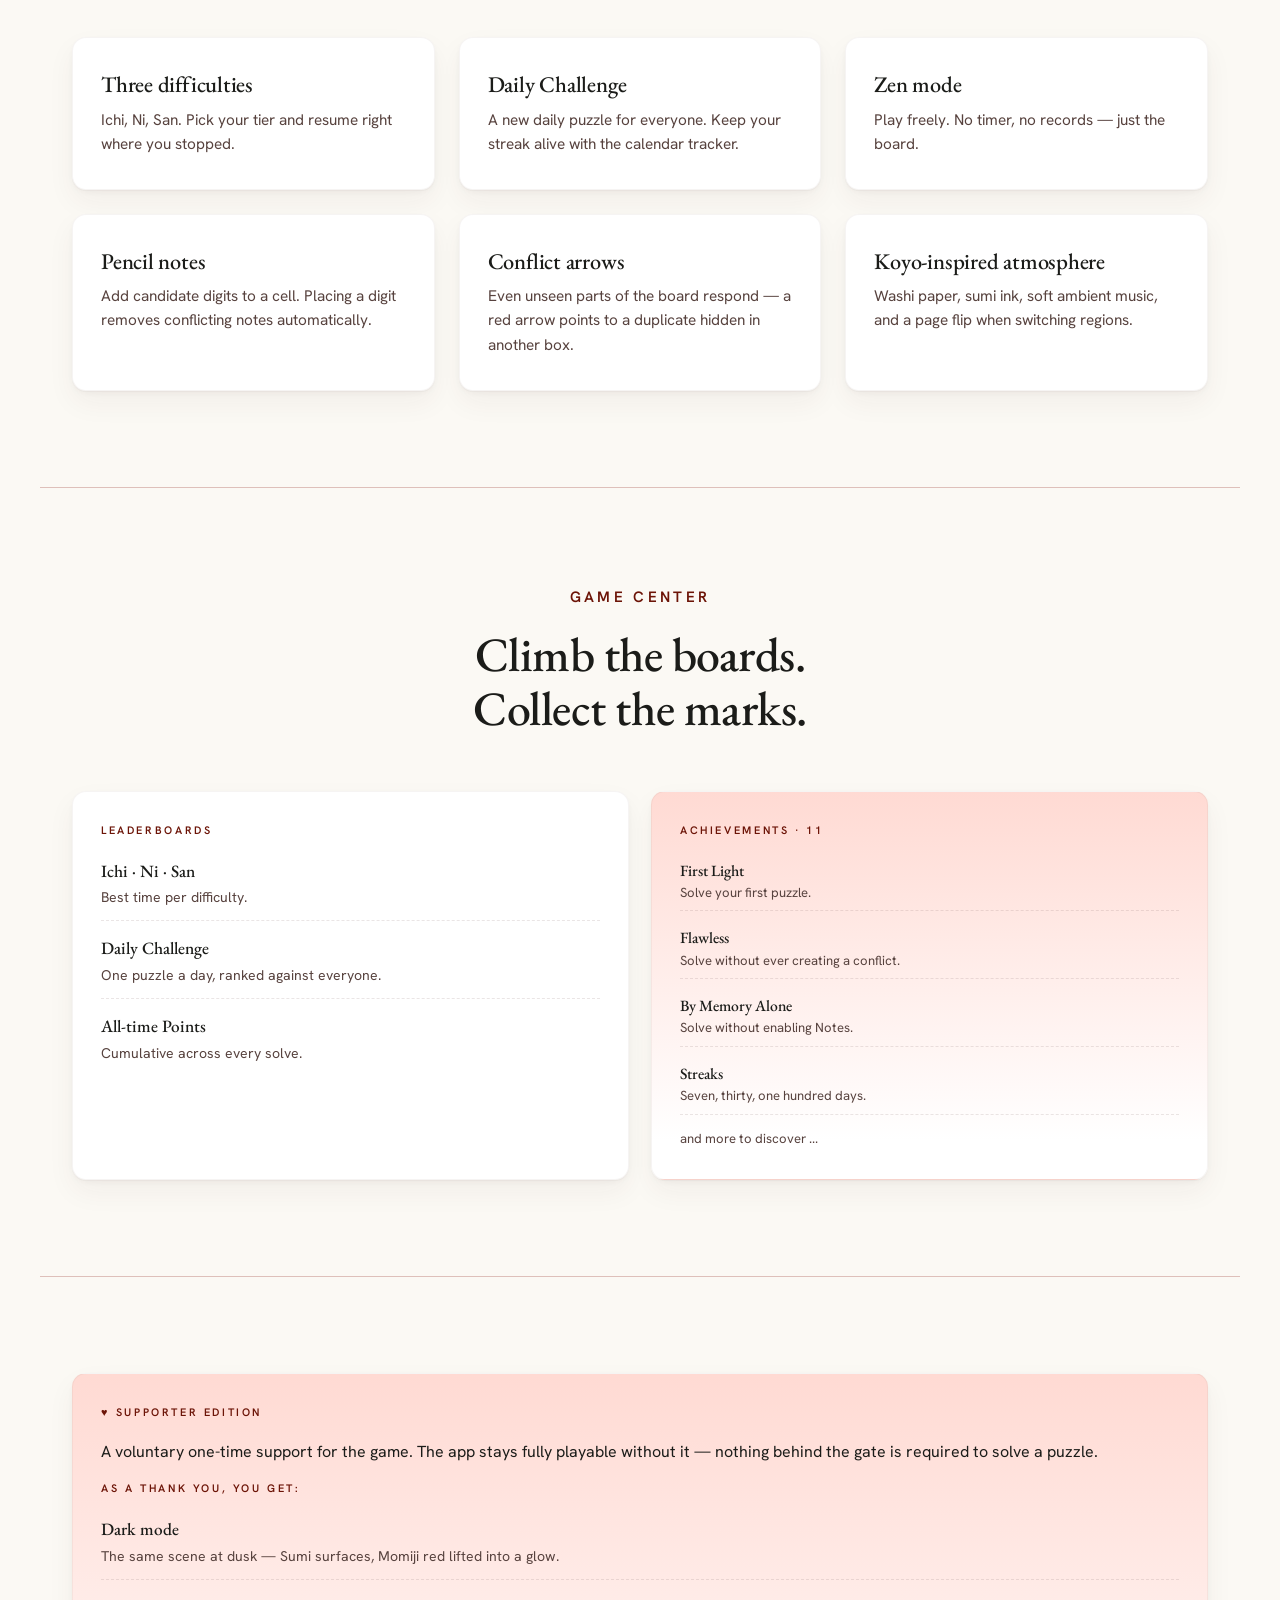
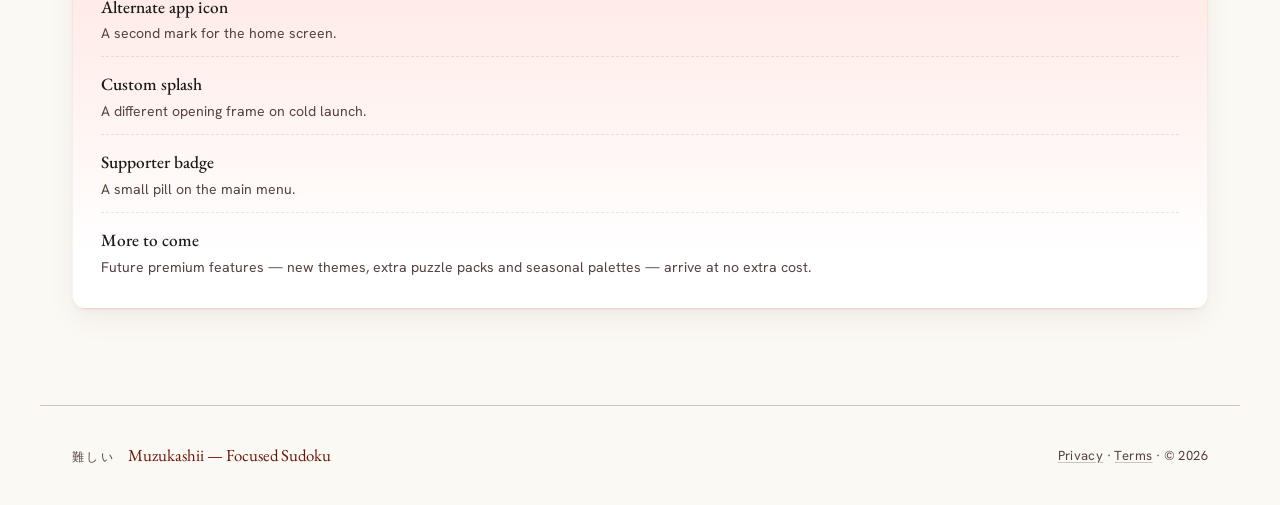
==== commit dbe55d88: "Final touches" ====
--- a/index.html
+++ b/index.html
@@ -39,9 +39,7 @@
       <div class="hero__copy">
         <p class="eyebrow">難しい &nbsp;·&nbsp; <span>Muzukashii</span> &nbsp;·&nbsp; "difficult"</p>
         <h1 id="hero-title" class="display">
-          Sudoku, but you<br/>
-          <em>only see</em> one<br/>
-          ninth at a time.
+          <em>See</em> Less.<br/><em>Think</em> More.
         </h1>
         <p class="lede">
           A standard nine-by-nine board hides behind the screen. Only the
@@ -78,27 +76,27 @@
       <ul class="feature-grid">
         <li class="feature">
           <h3>Three difficulties</h3>
-          <p>Ichi, Ni, San. Pick your tier and pick up exactly where you left off.</p>
+          <p>Ichi, Ni, San. Pick your tier and resume right where you stopped.</p>
         </li>
         <li class="feature">
           <h3>Daily Challenge</h3>
-          <p>One puzzle a day, the same for everyone. A calendar tracks your streak.</p>
+          <p>A new daily puzzle for everyone. Keep your streak alive with the calendar tracker.</p>
         </li>
         <li class="feature">
           <h3>Zen mode</h3>
-          <p>No timer, no record — just the board and the leaves.</p>
+          <p>Play freely. No timer, no records — just the board.</p>
         </li>
         <li class="feature">
           <h3>Pencil notes</h3>
-          <p>Scratch candidates into a cell; placing a digit clears its peers.</p>
+          <p>Add candidate digits to a cell. Placing a digit removes conflicting notes automatically.</p>
         </li>
         <li class="feature">
           <h3>Conflict arrows</h3>
-          <p>The board you can't see still talks back — a red arrow points to a duplicate hidden in another box.</p>
+          <p>Even unseen parts of the board respond — a red arrow points to a duplicate hidden in another box.</p>
         </li>
         <li class="feature">
-          <h3>Koyo atmosphere</h3>
-          <p>Washi paper, Sumi ink, soft ambient music and a page-flip on every region change.</p>
+          <h3>Koyo-inspired atmosphere</h3>
+          <p>Washi paper, sumi ink, soft ambient music, and a page flip when switching regions.</p>
         </li>
       </ul>
     </section>
@@ -126,7 +124,7 @@
             <li><b>Flawless</b><span>Solve without ever creating a conflict.</span></li>
             <li><b>By Memory Alone</b><span>Solve without enabling Notes.</span></li>
             <li><b>Streaks</b><span>Seven, thirty, one hundred days.</span></li>
-            <li><b>No Quarter</b><span>A flawless San. The hardest mark.</span></li>
+            <li><span>and more to discover ...</span></li>
           </ul>
         </article>
       </div>
@@ -136,7 +134,8 @@
       <div class="gc__grid">
         <article class="gc-card gc-card--accent" style="grid-column: 1 / -1;">
           <p class="label">♥ SUPPORTER EDITION</p>
-          <p style="margin:0 0 16px;">A single one-time tip. The app stays fully playable without it — nothing behind the gate is required to solve a puzzle.</p>
+          <p style="margin:0 0 16px;">A voluntary one-time support for the game. The app stays fully playable without it — nothing behind the gate is required to solve a puzzle.</p>
+          <p class="label">As a thank you, you get:</p>
           <ul class="gc-list">
             <li><b>Dark mode</b><span>The same scene at dusk — Sumi surfaces, Momiji red lifted into a glow.</span></li>
             <li><b>Alternate app icon</b><span>A second mark for the home screen.</span></li>
--- a/styles.css
+++ b/styles.css
@@ -152,7 +152,7 @@
 .aside .conflict{ color: var(--error); font-weight: 600; }
 
 .eyebrow {
-  font-size: .72rem;
+  font-size: .94rem;
   text-transform: uppercase;
   letter-spacing: 0.22em;
   font-weight: 600;
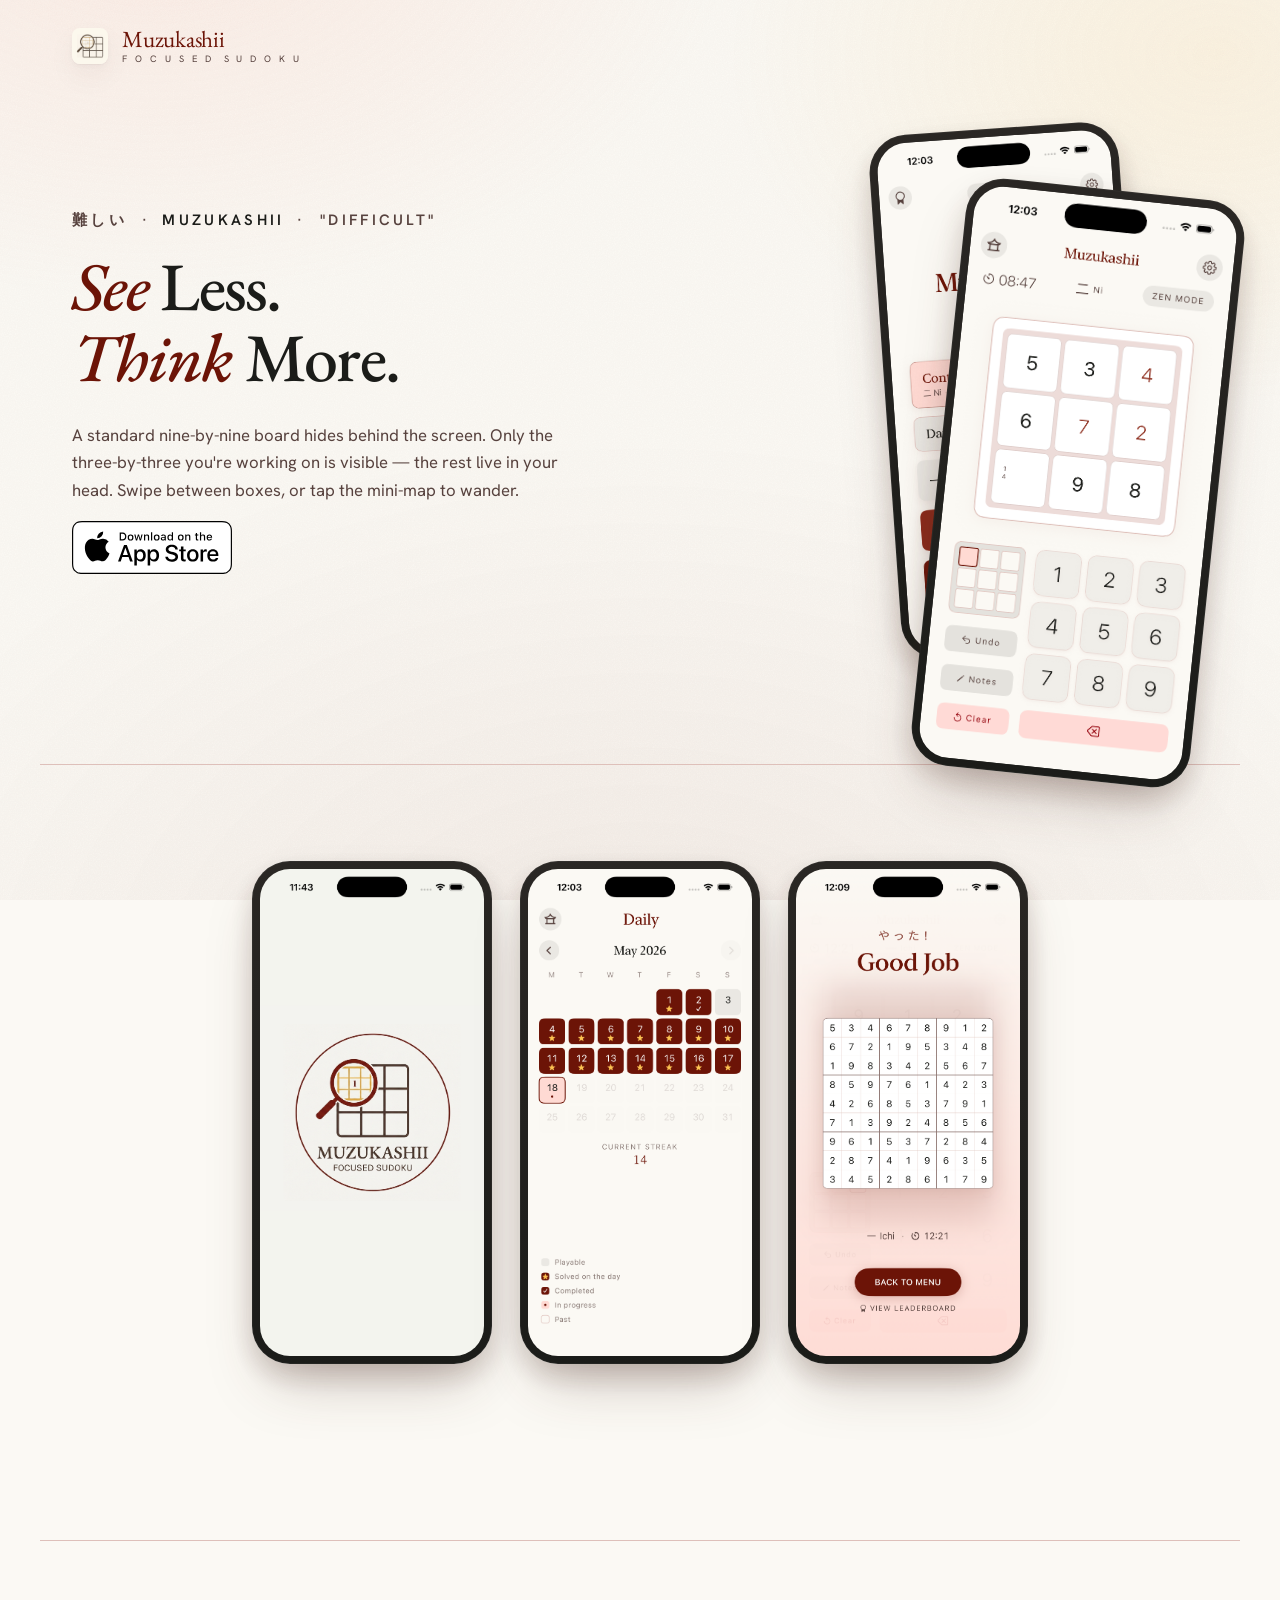
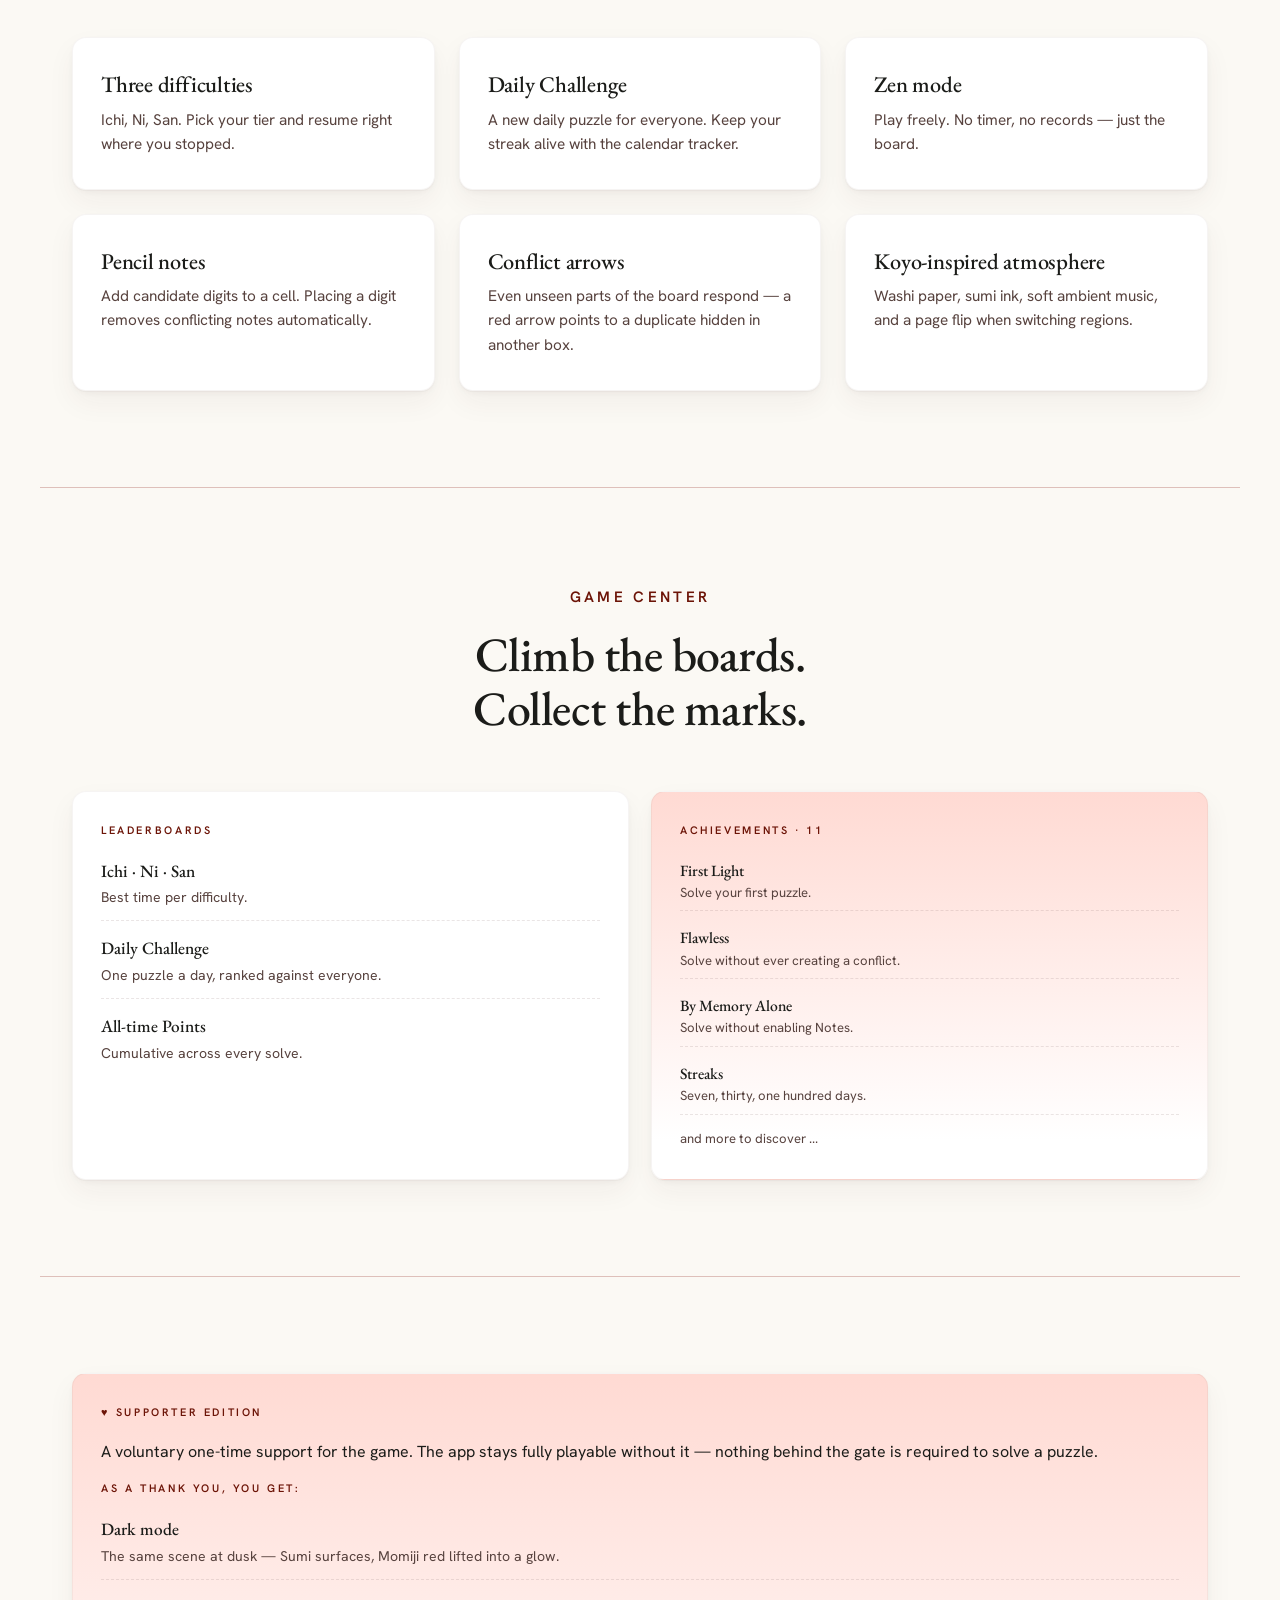
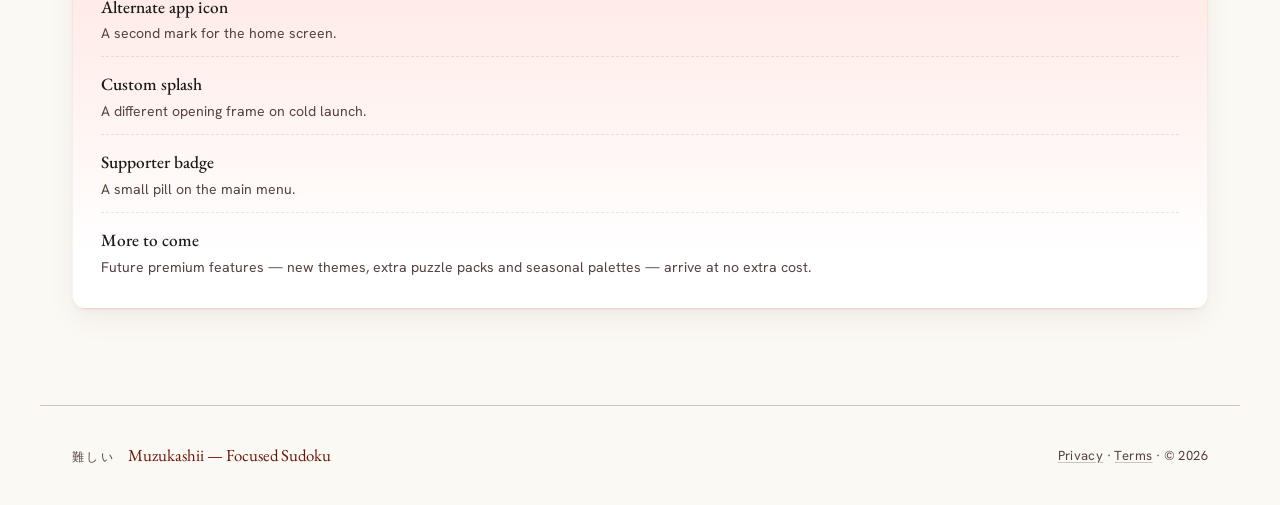
==== commit 54fcfabf: "Download store button" ====
--- a/index.html
+++ b/index.html
@@ -45,6 +45,9 @@
           A standard nine-by-nine board hides behind the screen. Only the
           three-by-three you're working on is visible — the rest live in
           your head. Swipe between boxes, or tap the mini-map to wander.
+        </p>
+        <p class="download-cta">
+          <a href="https://apps.apple.com/app/muzukashii-focus-sudoku/id6769048190"><img src="assets/download-store-white.svg" alt="Download on the App Store" loading="eager" /></a>
         </p>
       </div>
 
--- a/styles.css
+++ b/styles.css
@@ -965,7 +965,9 @@
   justify-content: center;
   gap: 14px;
 }
-
+.download-cta img {
+  width: 160px;
+}
 /* ── footer ──────────────────────────────────────────────── */
 .site-foot {
   border-top: 1px solid var(--outline-variant);
